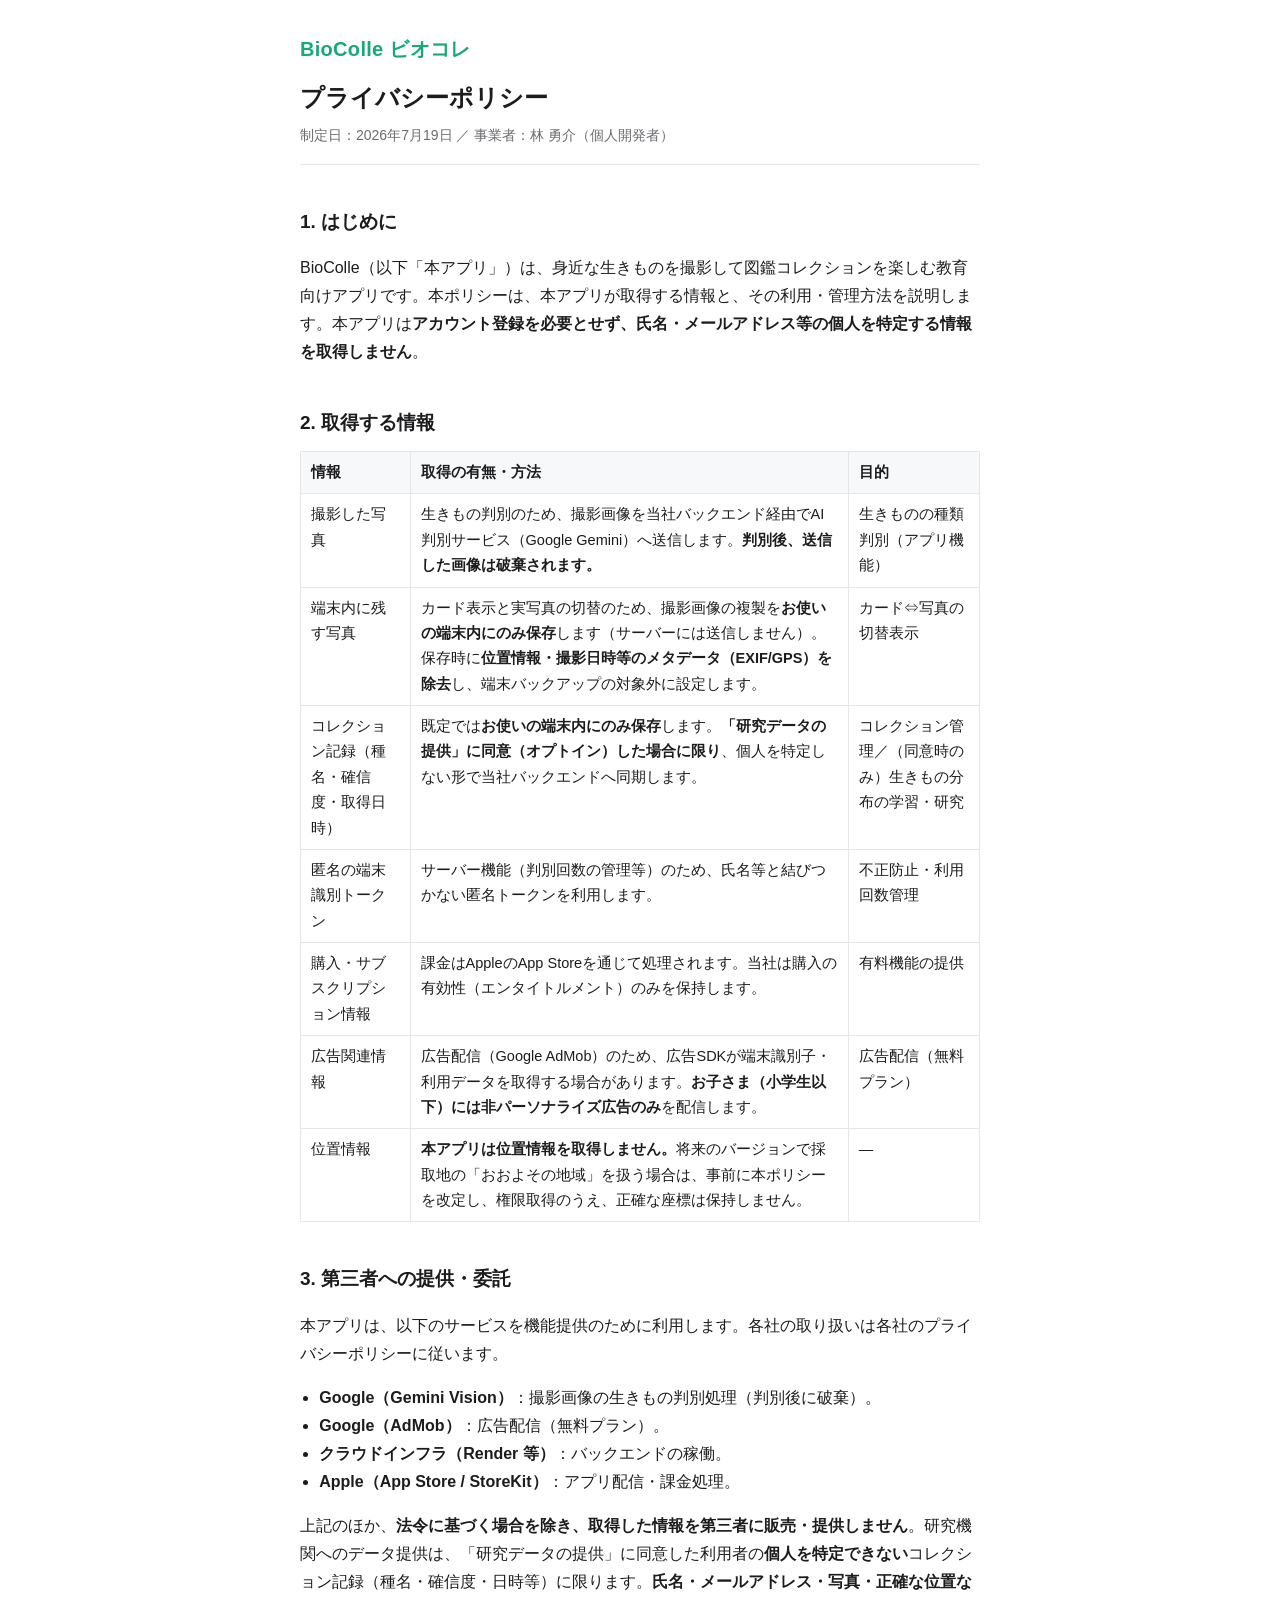
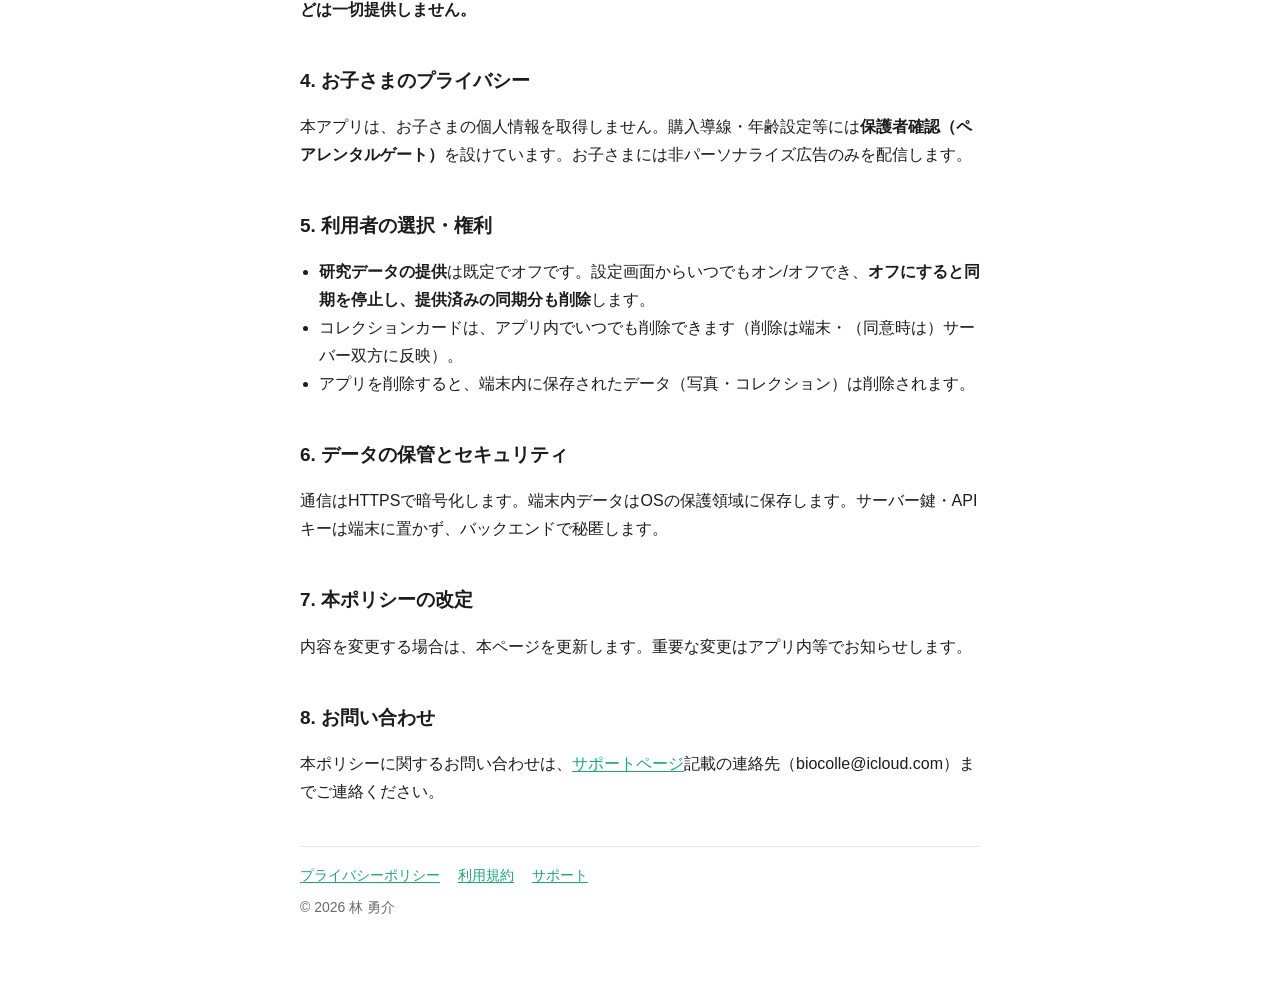
==== privacy.html @ 21d07bc8 "BioColle 法的情報・サポート（プライバシーポリシー・利用規約・サポート）" ====
<!doctype html>
<html lang="ja">
<head>
<meta charset="utf-8">
<meta name="viewport" content="width=device-width, initial-scale=1">
<title>プライバシーポリシー — BioColle（ビオコレ）</title>
<link rel="stylesheet" href="style.css">
</head>
<body>
<div class="wrap">
  <header class="site">
    <div class="brand"><a href="index.html" style="text-decoration:none;color:var(--accent)">BioColle ビオコレ</a></div>
    <h1>プライバシーポリシー</h1>
    <p class="date">制定日：2026年7月19日 ／ 事業者：林 勇介（個人開発者）</p>
  </header>

  <h2>1. はじめに</h2>
  <p>BioColle（以下「本アプリ」）は、身近な生きものを撮影して図鑑コレクションを楽しむ教育向けアプリです。本ポリシーは、本アプリが取得する情報と、その利用・管理方法を説明します。本アプリは<strong>アカウント登録を必要とせず、氏名・メールアドレス等の個人を特定する情報を取得しません</strong>。</p>

  <h2>2. 取得する情報</h2>
  <table>
    <thead><tr><th>情報</th><th>取得の有無・方法</th><th>目的</th></tr></thead>
    <tbody>
      <tr><td>撮影した写真</td><td>生きもの判別のため、撮影画像を当社バックエンド経由でAI判別サービス（Google Gemini）へ送信します。<strong>判別後、送信した画像は破棄されます。</strong></td><td>生きものの種類判別（アプリ機能）</td></tr>
      <tr><td>端末内に残す写真</td><td>カード表示と実写真の切替のため、撮影画像の複製を<strong>お使いの端末内にのみ保存</strong>します（サーバーには送信しません）。保存時に<strong>位置情報・撮影日時等のメタデータ（EXIF/GPS）を除去</strong>し、端末バックアップの対象外に設定します。</td><td>カード⇔写真の切替表示</td></tr>
      <tr><td>コレクション記録（種名・確信度・取得日時）</td><td>既定では<strong>お使いの端末内にのみ保存</strong>します。<strong>「研究データの提供」に同意（オプトイン）した場合に限り</strong>、個人を特定しない形で当社バックエンドへ同期します。</td><td>コレクション管理／（同意時のみ）生きもの分布の学習・研究</td></tr>
      <tr><td>匿名の端末識別トークン</td><td>サーバー機能（判別回数の管理等）のため、氏名等と結びつかない匿名トークンを利用します。</td><td>不正防止・利用回数管理</td></tr>
      <tr><td>購入・サブスクリプション情報</td><td>課金はAppleのApp Storeを通じて処理されます。当社は購入の有効性（エンタイトルメント）のみを保持します。</td><td>有料機能の提供</td></tr>
      <tr><td>広告関連情報</td><td>広告配信（Google AdMob）のため、広告SDKが端末識別子・利用データを取得する場合があります。<strong>お子さま（小学生以下）には非パーソナライズ広告のみ</strong>を配信します。</td><td>広告配信（無料プラン）</td></tr>
      <tr><td>位置情報</td><td><strong>本アプリは位置情報を取得しません。</strong>将来のバージョンで採取地の「おおよその地域」を扱う場合は、事前に本ポリシーを改定し、権限取得のうえ、正確な座標は保持しません。</td><td>—</td></tr>
    </tbody>
  </table>

  <h2>3. 第三者への提供・委託</h2>
  <p>本アプリは、以下のサービスを機能提供のために利用します。各社の取り扱いは各社のプライバシーポリシーに従います。</p>
  <ul>
    <li><strong>Google（Gemini Vision）</strong>：撮影画像の生きもの判別処理（判別後に破棄）。</li>
    <li><strong>Google（AdMob）</strong>：広告配信（無料プラン）。</li>
    <li><strong>クラウドインフラ（Render 等）</strong>：バックエンドの稼働。</li>
    <li><strong>Apple（App Store / StoreKit）</strong>：アプリ配信・課金処理。</li>
  </ul>
  <p>上記のほか、<strong>法令に基づく場合を除き、取得した情報を第三者に販売・提供しません</strong>。研究機関へのデータ提供は、「研究データの提供」に同意した利用者の<strong>個人を特定できない</strong>コレクション記録（種名・確信度・日時等）に限ります。<strong>氏名・メールアドレス・写真・正確な位置などは一切提供しません。</strong></p>

  <h2>4. お子さまのプライバシー</h2>
  <p>本アプリは、お子さまの個人情報を取得しません。購入導線・年齢設定等には<strong>保護者確認（ペアレンタルゲート）</strong>を設けています。お子さまには非パーソナライズ広告のみを配信します。</p>

  <h2>5. 利用者の選択・権利</h2>
  <ul>
    <li><strong>研究データの提供</strong>は既定でオフです。設定画面からいつでもオン/オフでき、<strong>オフにすると同期を停止し、提供済みの同期分も削除</strong>します。</li>
    <li>コレクションカードは、アプリ内でいつでも削除できます（削除は端末・（同意時は）サーバー双方に反映）。</li>
    <li>アプリを削除すると、端末内に保存されたデータ（写真・コレクション）は削除されます。</li>
  </ul>

  <h2>6. データの保管とセキュリティ</h2>
  <p>通信はHTTPSで暗号化します。端末内データはOSの保護領域に保存します。サーバー鍵・APIキーは端末に置かず、バックエンドで秘匿します。</p>

  <h2>7. 本ポリシーの改定</h2>
  <p>内容を変更する場合は、本ページを更新します。重要な変更はアプリ内等でお知らせします。</p>

  <h2>8. お問い合わせ</h2>
  <p>本ポリシーに関するお問い合わせは、<a href="support.html">サポートページ</a>記載の連絡先（biocolle@icloud.com）までご連絡ください。</p>

  <footer class="site">
    <a href="privacy.html">プライバシーポリシー</a>
    <a href="terms.html">利用規約</a>
    <a href="support.html">サポート</a>
    <div style="margin-top:8px">© 2026 林 勇介</div>
  </footer>
</div>
</body>
</html>
---- style.css ----
:root {
  --bg: #ffffff;
  --fg: #1c1c1e;
  --muted: #6b6b70;
  --accent: #18a97b;
  --border: #e6e6ea;
  --card: #f7f8fa;
}
@media (prefers-color-scheme: dark) {
  :root {
    --bg: #14161a;
    --fg: #e9eaec;
    --muted: #9a9ba0;
    --accent: #39c892;
    --border: #2a2d33;
    --card: #1c1f24;
  }
}
* { box-sizing: border-box; }
html { -webkit-text-size-adjust: 100%; }
body {
  margin: 0;
  background: var(--bg);
  color: var(--fg);
  font-family: -apple-system, BlinkMacSystemFont, "Hiragino Sans", "Noto Sans JP", "Segoe UI", Roboto, sans-serif;
  line-height: 1.75;
  font-size: 16px;
}
.wrap { max-width: 720px; margin: 0 auto; padding: 32px 20px 64px; }
header.site { border-bottom: 1px solid var(--border); padding-bottom: 16px; margin-bottom: 28px; }
header.site .brand { font-weight: 800; color: var(--accent); font-size: 20px; letter-spacing: .3px; }
header.site h1 { font-size: 24px; margin: 10px 0 4px; }
header.site .date { color: var(--muted); font-size: 14px; margin: 0; }
h2 { font-size: 19px; margin: 32px 0 8px; padding-top: 8px; }
h3 { font-size: 16px; margin: 20px 0 6px; }
p, li { font-size: 16px; }
a { color: var(--accent); text-underline-offset: 2px; }
.muted { color: var(--muted); }
table { width: 100%; border-collapse: collapse; margin: 12px 0; font-size: 14.5px; display: block; overflow-x: auto; }
th, td { border: 1px solid var(--border); padding: 8px 10px; text-align: left; vertical-align: top; }
th { background: var(--card); font-weight: 700; white-space: nowrap; }
.note { background: var(--card); border: 1px solid var(--border); border-radius: 10px; padding: 12px 14px; margin: 16px 0; font-size: 15px; }
footer.site { border-top: 1px solid var(--border); margin-top: 40px; padding-top: 16px; color: var(--muted); font-size: 14px; }
footer.site a { margin-right: 14px; }
ul { padding-left: 1.2em; }
.cards { list-style: none; padding: 0; margin: 24px 0; }
.cards li { border: 1px solid var(--border); border-radius: 12px; margin: 10px 0; }
.cards a { display: block; padding: 16px 18px; text-decoration: none; color: var(--fg); }
.cards a:hover { background: var(--card); }
.cards .t { font-weight: 700; color: var(--accent); }
.cards .d { color: var(--muted); font-size: 14px; margin-top: 2px; }
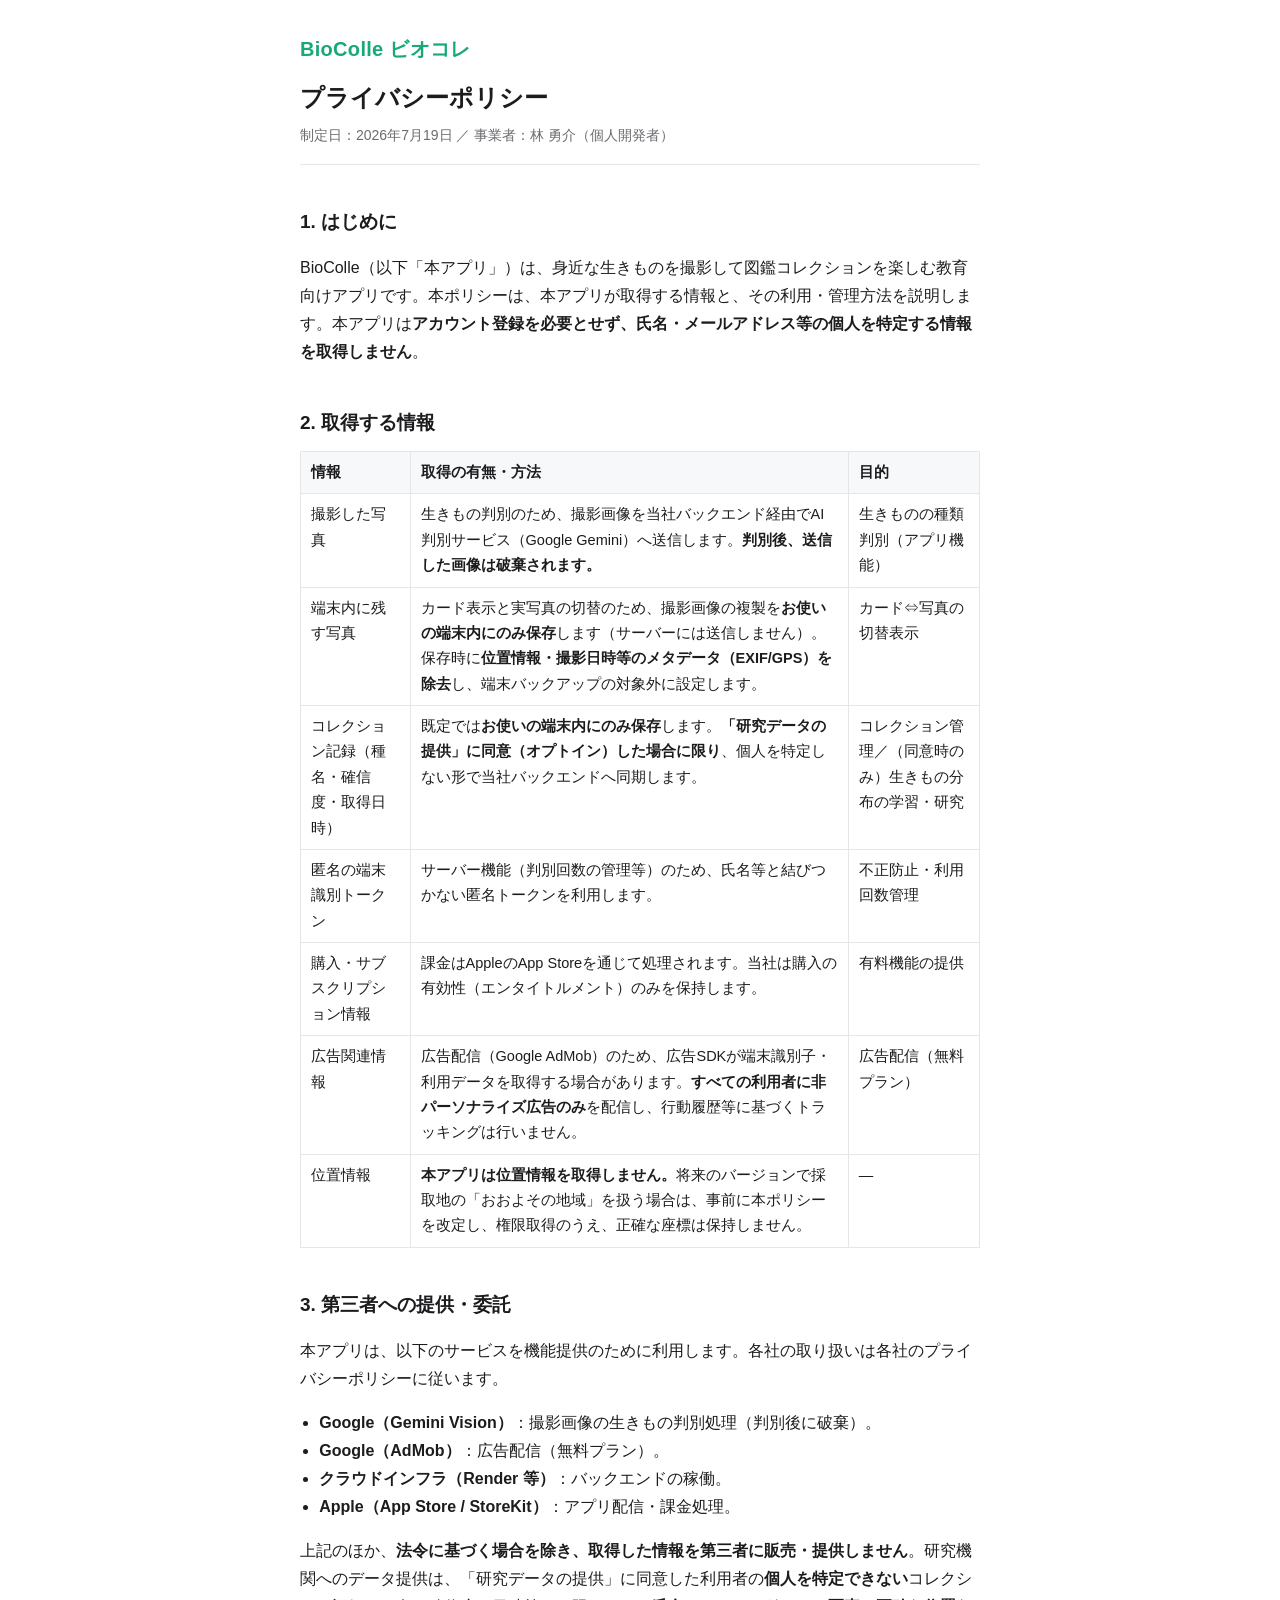
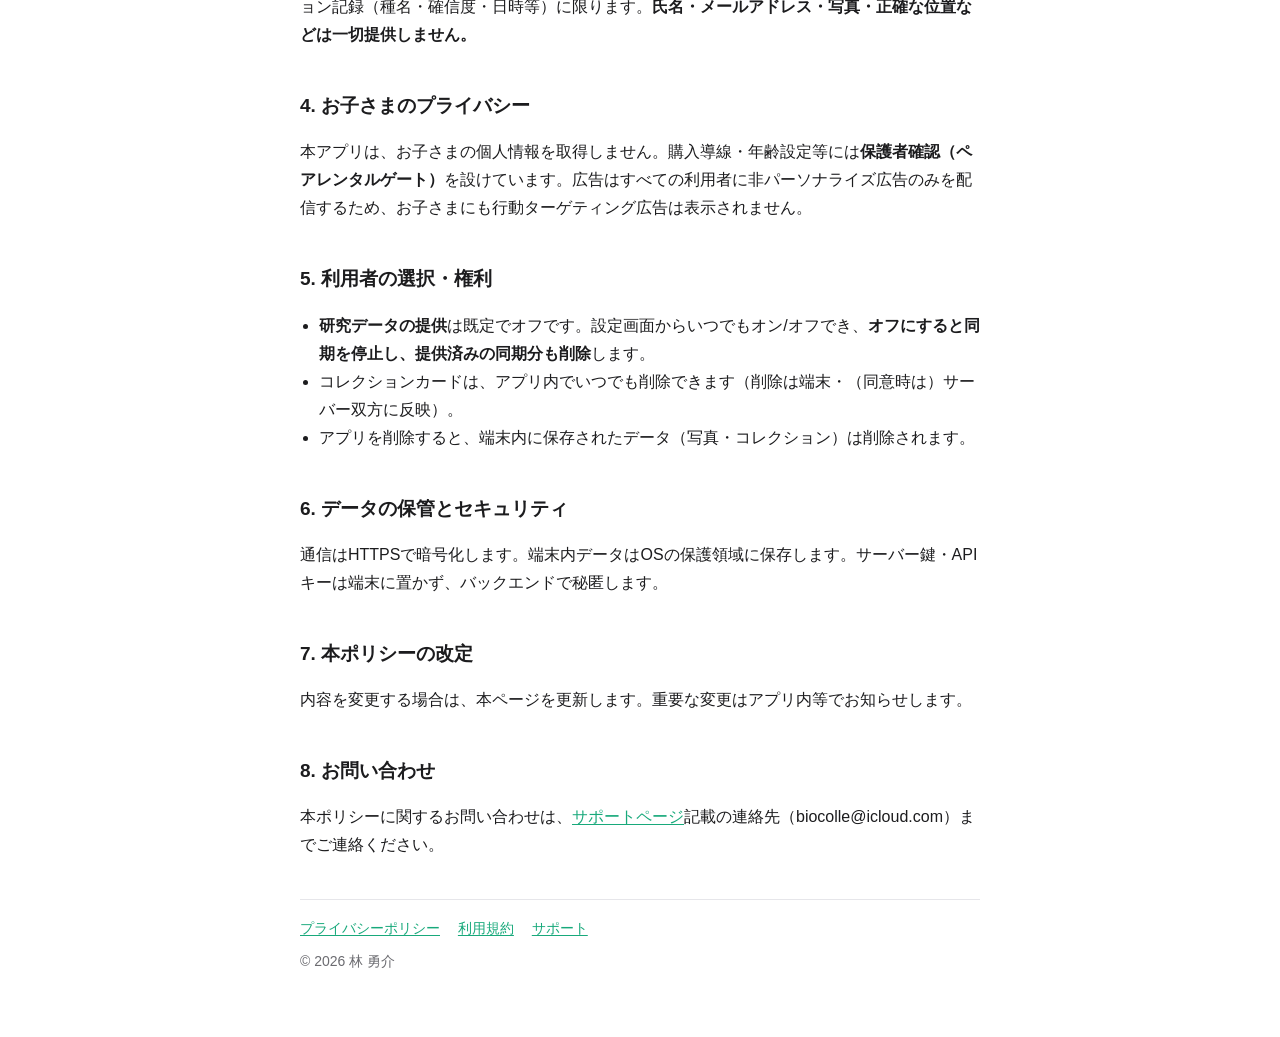
==== commit 7a3faf04: "fix: 広告トラッキング文言を「お子さまのみ」→「全ユーザー」に是正 App内は全ユーザーに非パーソナライズ広告(npa=1)を配信するが、公開ページは 「お子さまには非パーソナライズ広告のみ」と限" ====
--- a/privacy.html
+++ b/privacy.html
@@ -26,7 +26,7 @@
       <tr><td>コレクション記録（種名・確信度・取得日時）</td><td>既定では<strong>お使いの端末内にのみ保存</strong>します。<strong>「研究データの提供」に同意（オプトイン）した場合に限り</strong>、個人を特定しない形で当社バックエンドへ同期します。</td><td>コレクション管理／（同意時のみ）生きもの分布の学習・研究</td></tr>
       <tr><td>匿名の端末識別トークン</td><td>サーバー機能（判別回数の管理等）のため、氏名等と結びつかない匿名トークンを利用します。</td><td>不正防止・利用回数管理</td></tr>
       <tr><td>購入・サブスクリプション情報</td><td>課金はAppleのApp Storeを通じて処理されます。当社は購入の有効性（エンタイトルメント）のみを保持します。</td><td>有料機能の提供</td></tr>
-      <tr><td>広告関連情報</td><td>広告配信（Google AdMob）のため、広告SDKが端末識別子・利用データを取得する場合があります。<strong>お子さま（小学生以下）には非パーソナライズ広告のみ</strong>を配信します。</td><td>広告配信（無料プラン）</td></tr>
+      <tr><td>広告関連情報</td><td>広告配信（Google AdMob）のため、広告SDKが端末識別子・利用データを取得する場合があります。<strong>すべての利用者に非パーソナライズ広告のみ</strong>を配信し、行動履歴等に基づくトラッキングは行いません。</td><td>広告配信（無料プラン）</td></tr>
       <tr><td>位置情報</td><td><strong>本アプリは位置情報を取得しません。</strong>将来のバージョンで採取地の「おおよその地域」を扱う場合は、事前に本ポリシーを改定し、権限取得のうえ、正確な座標は保持しません。</td><td>—</td></tr>
     </tbody>
   </table>
@@ -42,7 +42,7 @@
   <p>上記のほか、<strong>法令に基づく場合を除き、取得した情報を第三者に販売・提供しません</strong>。研究機関へのデータ提供は、「研究データの提供」に同意した利用者の<strong>個人を特定できない</strong>コレクション記録（種名・確信度・日時等）に限ります。<strong>氏名・メールアドレス・写真・正確な位置などは一切提供しません。</strong></p>
 
   <h2>4. お子さまのプライバシー</h2>
-  <p>本アプリは、お子さまの個人情報を取得しません。購入導線・年齢設定等には<strong>保護者確認（ペアレンタルゲート）</strong>を設けています。お子さまには非パーソナライズ広告のみを配信します。</p>
+  <p>本アプリは、お子さまの個人情報を取得しません。購入導線・年齢設定等には<strong>保護者確認（ペアレンタルゲート）</strong>を設けています。広告はすべての利用者に非パーソナライズ広告のみを配信するため、お子さまにも行動ターゲティング広告は表示されません。</p>
 
   <h2>5. 利用者の選択・権利</h2>
   <ul>
